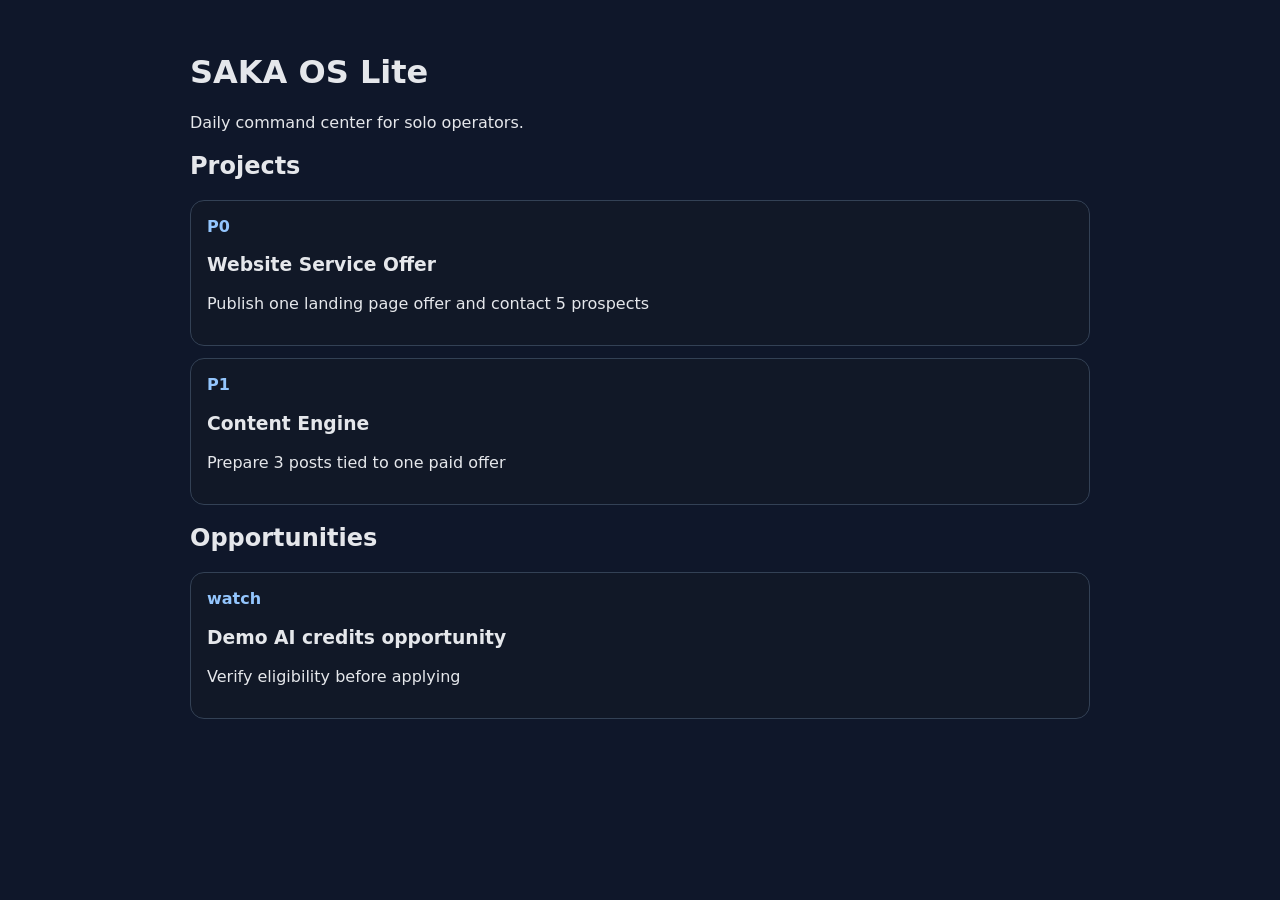
==== dashboard/index.html @ e6e0983a "Polish public release" ====
<!doctype html><html><head><meta charset="utf-8"><meta name="viewport" content="width=device-width,initial-scale=1"><title>SAKA OS Lite</title><link rel="stylesheet" href="style.css"></head><body><main><h1>SAKA OS Lite</h1><p>Daily command center for solo operators.</p><section><h2>Projects</h2><div id="projects"></div></section><section><h2>Opportunities</h2><div id="opportunities"></div></section></main><script src="app-data.js"></script><script src="app.js"></script></body></html>
---- dashboard/style.css ----
body{font-family:Inter,system-ui,sans-serif;background:#0f172a;color:#e5e7eb;margin:0}main{max-width:900px;margin:0 auto;padding:32px}.card{background:#111827;border:1px solid #334155;border-radius:14px;padding:16px;margin:12px 0}.tag{color:#93c5fd;font-weight:700}
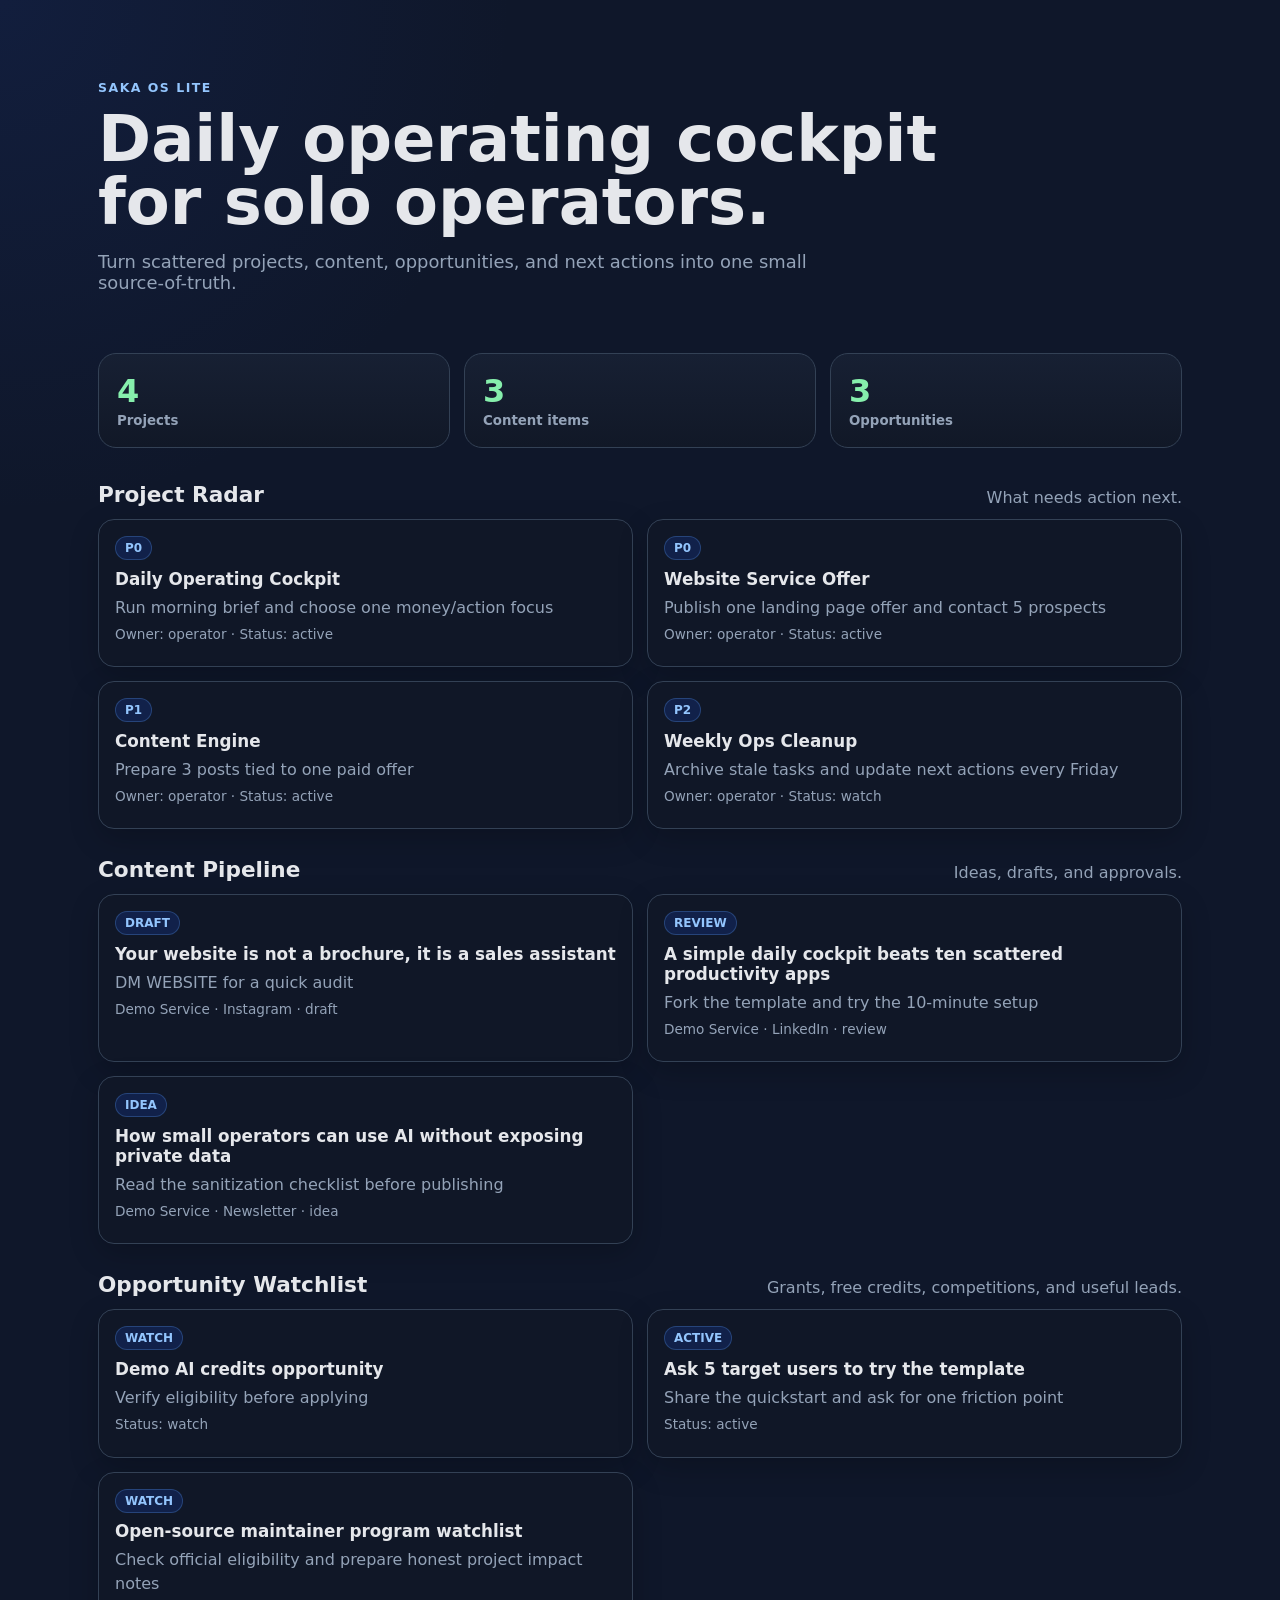
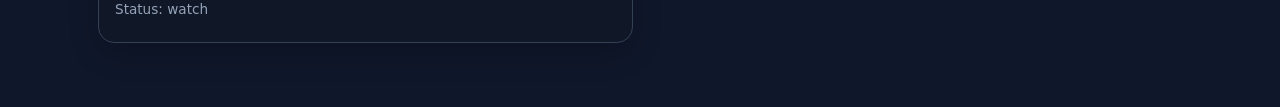
==== commit 27a9781d: "feat: polish OSS readiness for SAKA OS Lite" ====
--- a/dashboard/index.html
+++ b/dashboard/index.html
@@ -1 +1,51 @@
-<!doctype html><html><head><meta charset="utf-8"><meta name="viewport" content="width=device-width,initial-scale=1"><title>SAKA OS Lite</title><link rel="stylesheet" href="style.css"></head><body><main><h1>SAKA OS Lite</h1><p>Daily command center for solo operators.</p><section><h2>Projects</h2><div id="projects"></div></section><section><h2>Opportunities</h2><div id="opportunities"></div></section></main><script src="app-data.js"></script><script src="app.js"></script></body></html>+<!doctype html>
+<html lang="en">
+<head>
+  <meta charset="utf-8">
+  <meta name="viewport" content="width=device-width, initial-scale=1">
+  <title>SAKA OS Lite</title>
+  <meta name="description" content="A simple AI-assisted daily operating cockpit for solo founders and small-business operators.">
+  <link rel="stylesheet" href="style.css">
+</head>
+<body>
+  <main>
+    <header class="hero">
+      <p class="eyebrow">SAKA OS Lite</p>
+      <h1>Daily operating cockpit for solo operators.</h1>
+      <p class="lead">Turn scattered projects, content, opportunities, and next actions into one small source-of-truth.</p>
+    </header>
+
+    <section class="summary" aria-label="Summary cards">
+      <article class="metric"><span id="projectCount">0</span><small>Projects</small></article>
+      <article class="metric"><span id="contentCount">0</span><small>Content items</small></article>
+      <article class="metric"><span id="opportunityCount">0</span><small>Opportunities</small></article>
+    </section>
+
+    <section aria-labelledby="projectsTitle">
+      <div class="section-head">
+        <h2 id="projectsTitle">Project Radar</h2>
+        <p>What needs action next.</p>
+      </div>
+      <div id="projects" class="grid"></div>
+    </section>
+
+    <section aria-labelledby="contentTitle">
+      <div class="section-head">
+        <h2 id="contentTitle">Content Pipeline</h2>
+        <p>Ideas, drafts, and approvals.</p>
+      </div>
+      <div id="content" class="grid"></div>
+    </section>
+
+    <section aria-labelledby="opportunitiesTitle">
+      <div class="section-head">
+        <h2 id="opportunitiesTitle">Opportunity Watchlist</h2>
+        <p>Grants, free credits, competitions, and useful leads.</p>
+      </div>
+      <div id="opportunities" class="grid"></div>
+    </section>
+  </main>
+  <script src="app-data.js"></script>
+  <script src="app.js"></script>
+</body>
+</html>
--- a/dashboard/style.css
+++ b/dashboard/style.css
@@ -1 +1 @@
-body{font-family:Inter,system-ui,sans-serif;background:#0f172a;color:#e5e7eb;margin:0}main{max-width:900px;margin:0 auto;padding:32px}.card{background:#111827;border:1px solid #334155;border-radius:14px;padding:16px;margin:12px 0}.tag{color:#93c5fd;font-weight:700}+:root{color-scheme:dark;--bg:#0f172a;--panel:#111827;--panel2:#172033;--border:#334155;--text:#e5e7eb;--muted:#94a3b8;--accent:#93c5fd;--ok:#86efac;--warn:#fde68a}*{box-sizing:border-box}body{font-family:Inter,ui-sans-serif,system-ui,-apple-system,BlinkMacSystemFont,"Segoe UI",sans-serif;background:radial-gradient(circle at top left,#1e3a8a33,transparent 32rem),var(--bg);color:var(--text);margin:0}main{max-width:1120px;margin:0 auto;padding:32px 18px 64px}.hero{padding:36px 0 22px}.eyebrow{color:var(--accent);font-weight:800;letter-spacing:.12em;text-transform:uppercase;font-size:.78rem}.hero h1{font-size:clamp(2rem,5vw,4.25rem);line-height:.98;margin:.2rem 0 1rem;max-width:860px}.lead{color:var(--muted);font-size:1.12rem;max-width:720px}.summary{display:grid;grid-template-columns:repeat(3,minmax(0,1fr));gap:14px;margin:20px 0 34px}.metric{background:linear-gradient(180deg,var(--panel2),var(--panel));border:1px solid var(--border);border-radius:18px;padding:18px}.metric span{display:block;font-size:2rem;font-weight:900;color:var(--ok)}.metric small{color:var(--muted);font-weight:700}.section-head{display:flex;align-items:end;justify-content:space-between;gap:16px;margin-top:28px}.section-head h2{margin:0;font-size:1.35rem}.section-head p{margin:0;color:var(--muted)}.grid{display:grid;grid-template-columns:repeat(2,minmax(0,1fr));gap:14px;margin-top:12px}.card{background:rgba(17,24,39,.9);border:1px solid var(--border);border-radius:16px;padding:16px;box-shadow:0 10px 30px #0003}.card h3{margin:.55rem 0 .45rem;font-size:1.05rem}.card p{margin:.35rem 0;color:var(--muted);line-height:1.45}.tag{display:inline-flex;gap:6px;align-items:center;color:var(--accent);background:#1d4ed833;border:1px solid #60a5fa44;border-radius:999px;padding:4px 9px;font-size:.75rem;font-weight:800;text-transform:uppercase}.meta{font-size:.85rem;color:var(--warn)}.empty{color:var(--muted);border:1px dashed var(--border);border-radius:14px;padding:18px}@media (max-width:720px){main{padding:24px 14px 48px}.summary,.grid{grid-template-columns:1fr}.section-head{display:block}.section-head p{margin-top:4px}}
